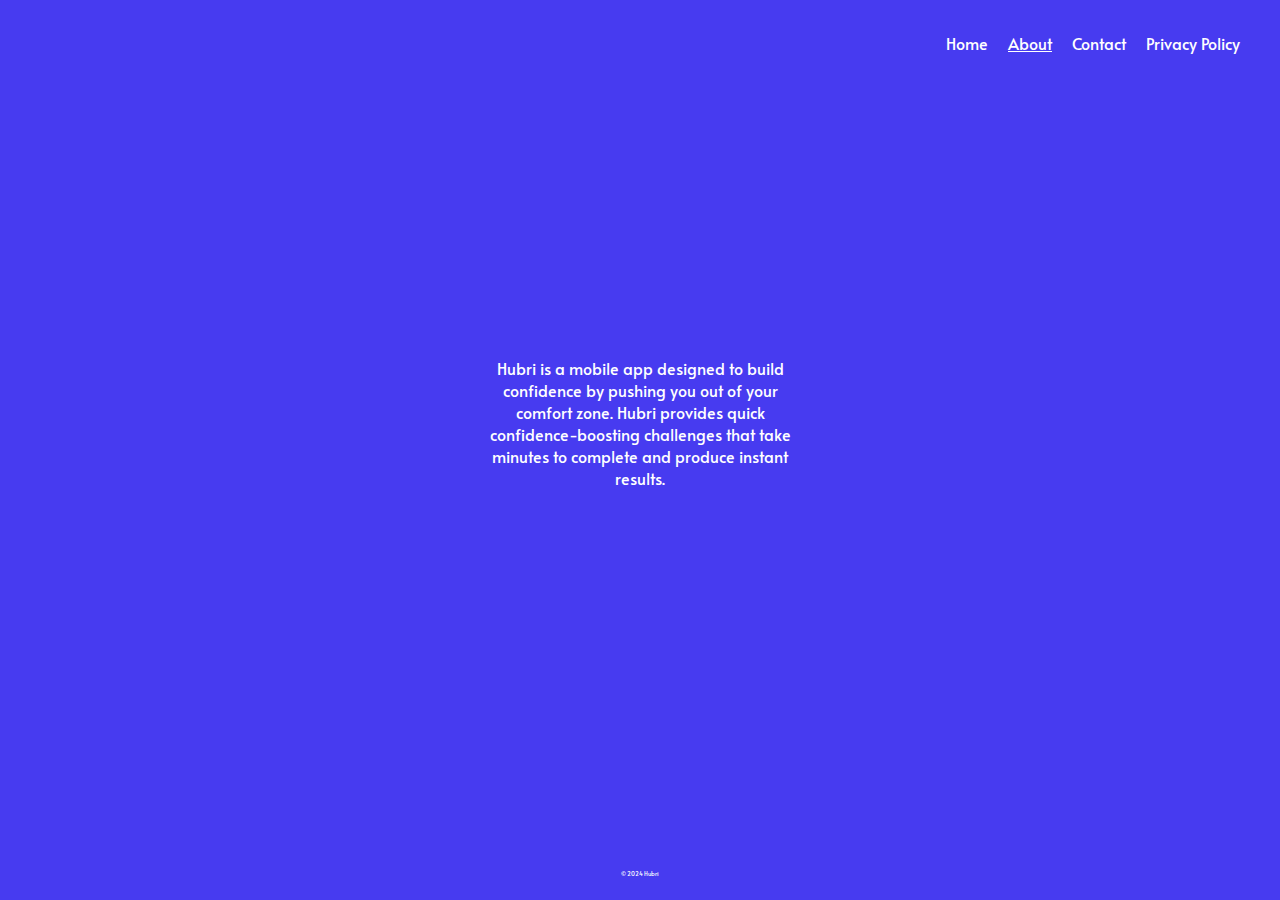
==== about.html @ 7253dff0 "commit" ====
<!DOCTYPE html>
<html>
<head>
    <title>Hubri - About</title>
    <link rel="icon" href="favicon.ico" type="image/x-icon"> <!-- Favicon -->
    <link href="https://fonts.googleapis.com/css2?family=Alata&display=swap" rel="stylesheet">
    <link rel="stylesheet" href="style.css">
    <link rel="icon" href="favicon.ico" type="image/x-icon">
</head>
<body class="about-body">
    <nav>
        <a href="index.html">Home</a>
        <a href="about.html" class="active">About</a>
        <a href="contact.html">Contact</a>
        <a href="privacy.html">Privacy Policy</a>
    </nav>
    <main class="about-content">
        <p>Hubri is a mobile app designed to build confidence by pushing you out of your comfort zone. Hubri provides quick confidence-boosting challenges that take minutes to complete and produce instant results.</p>
    </main>
    <footer>
        <p>© 2024 Hubri</p>
    </footer>
</body>
</html>
---- style.css ----
body,
html {
  height: 100%;
  margin: 0;
}

body {
  background-color: #00aeba; /* Default background color */
  font-family: "Alata", sans-serif;
  color: white;
  display: flex;
  flex-direction: column;
}

header,
footer,
nav,
main {
  padding: 1rem;
}

header h1 {
  font-size: 8em; /* Adjusted size */
  margin: auto; /* Centering */
}

nav {
  position: absolute;
  right: 0;
  top: 0;
  margin: 1rem;
}

nav a {
  color: white;
  padding: 0.5rem;
  text-decoration: none;
}

nav a:hover,
nav a.active {
  text-decoration: underline;
}

main {
  flex-grow: 1;
  display: flex;
  justify-content: center;
  align-items: center;
  text-align: center;
}

footer {
  text-align: center;
  margin-top: auto;
  font-size: 0.4em; /* Adjusted size */
}

/* Specific Page Backgrounds */
.about-body {
  background-color: #473bf0;
}
.contact-body {
  background-color: #ea003e;
}
.privacy-body {
  background-color: white;
  color: black;
}

/* Content width for About page */
.about-content {
  max-width: 25%;
  margin: auto;
}
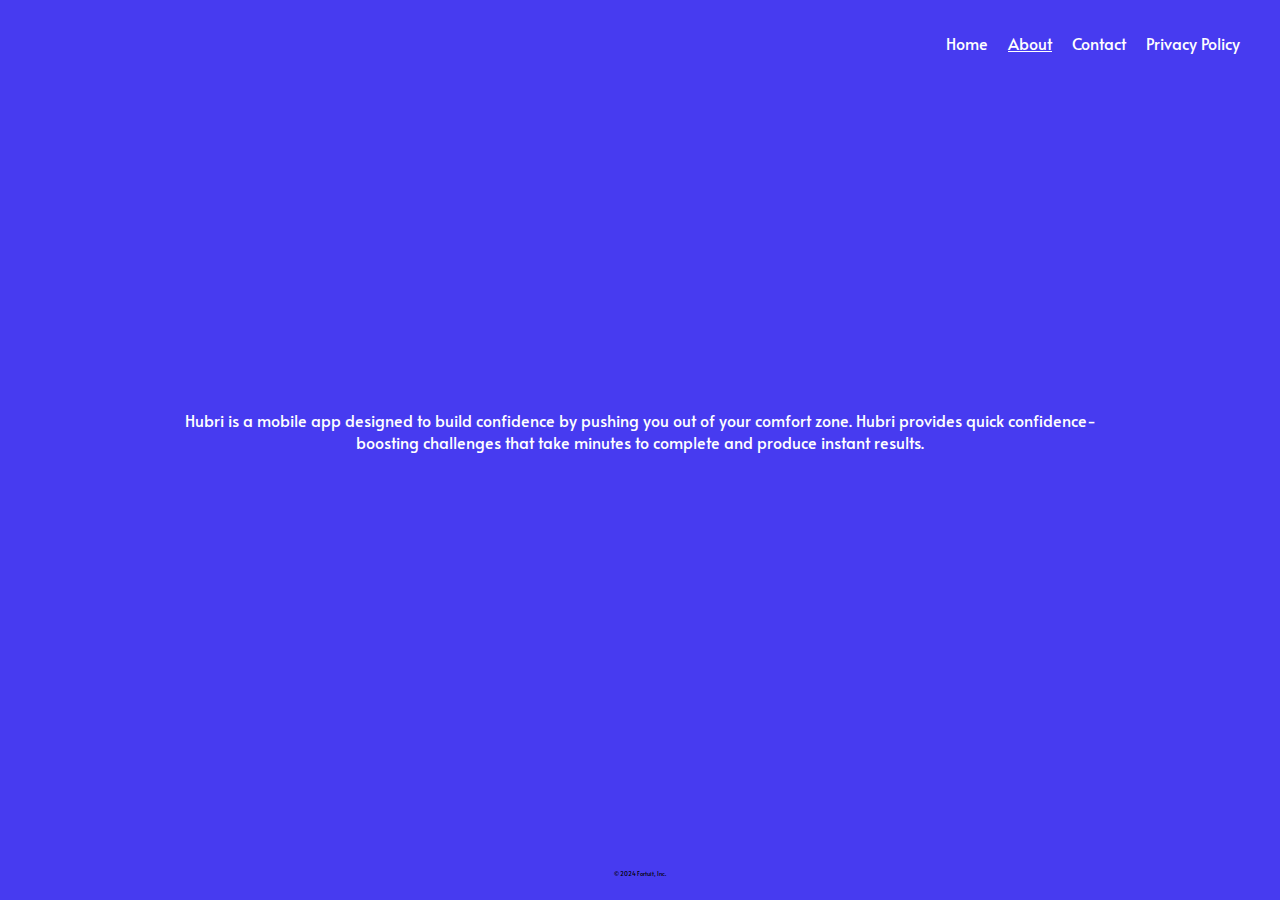
==== commit 3319185d: "commit" ====
--- a/about.html
+++ b/about.html
@@ -18,7 +18,7 @@
         <p>Hubri is a mobile app designed to build confidence by pushing you out of your comfort zone. Hubri provides quick confidence-boosting challenges that take minutes to complete and produce instant results.</p>
     </main>
     <footer>
-        <p>© 2024 Hubri</p>
+        <p>© 2024 Fortuit, Inc.</p>
     </footer>
 </body>
 </html>
--- a/style.css
+++ b/style.css
@@ -19,9 +19,18 @@
   padding: 1rem;
 }
 
+header {
+  display: flex;
+  flex-direction: column;
+  align-items: center;
+  justify-content: center;
+  flex-grow: 1;
+}
+
 header h1 {
-  font-size: 8em; /* Adjusted size */
-  margin: auto; /* Centering */
+  font-size: 32em; /* Significantly increased size for Hubri text */
+  margin: 0; /* Adjusted margin for centering */
+  color: white; /* Ensures text is white */
 }
 
 nav {
@@ -43,33 +52,56 @@
 }
 
 main {
-  flex-grow: 1;
+  flex-grow: 2;
   display: flex;
   justify-content: center;
   align-items: center;
+  flex-direction: column;
+  padding-top: 2rem; /* Added space from the top for privacy content */
+}
+
+.about-content,
+.privacy-content {
+  max-width: 75%; /* Adjusted content width for readability */
+  margin: auto;
   text-align: center;
+}
+
+.contact-body a {
+  color: white;
+  text-decoration: underline;
 }
 
 footer {
   text-align: center;
   margin-top: auto;
-  font-size: 0.4em; /* Adjusted size */
+  font-size: 0.4em; /* Adjusted font size */
+  color: black; /* For visibility against the white background on the Privacy page */
 }
 
 /* Specific Page Backgrounds */
 .about-body {
   background-color: #473bf0;
 }
+
 .contact-body {
   background-color: #ea003e;
 }
+
 .privacy-body {
   background-color: white;
   color: black;
+  padding-top: 2rem; /* Additional padding for content spacing */
 }
 
-/* Content width for About page */
-.about-content {
-  max-width: 25%;
-  margin: auto;
+/* Responsive adjustments */
+@media (max-width: 768px) {
+  header h1 {
+    font-size: 8em; /* Smaller font size for mobile */
+  }
+
+  .about-content,
+  .privacy-content {
+    max-width: 90%; /* Wider content area for mobile */
+  }
 }
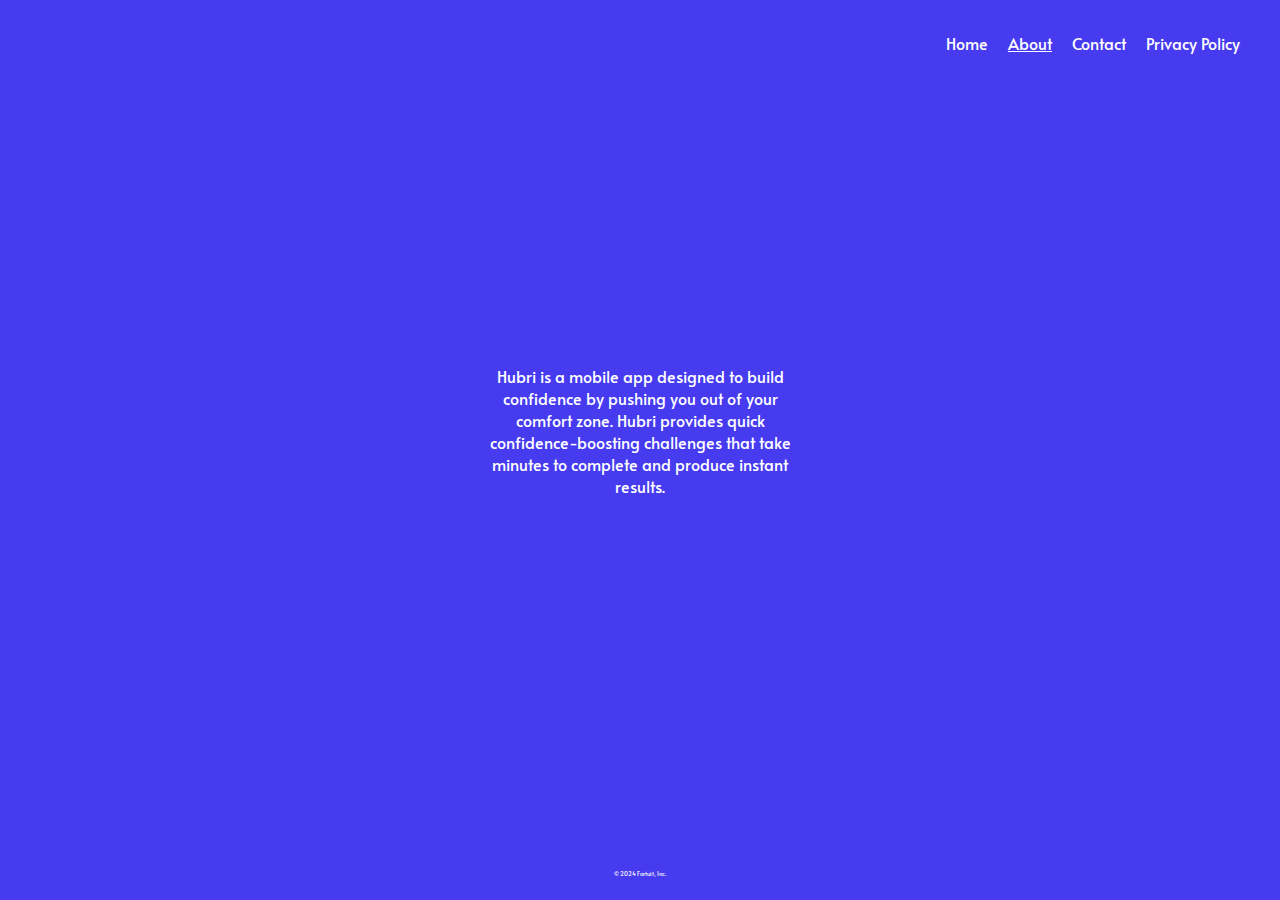
==== commit 5e5d849b: "commit" ====
--- a/about.html
+++ b/about.html
@@ -5,7 +5,6 @@
     <link rel="icon" href="favicon.ico" type="image/x-icon"> <!-- Favicon -->
     <link href="https://fonts.googleapis.com/css2?family=Alata&display=swap" rel="stylesheet">
     <link rel="stylesheet" href="style.css">
-    <link rel="icon" href="favicon.ico" type="image/x-icon">
 </head>
 <body class="about-body">
     <nav>
--- a/style.css
+++ b/style.css
@@ -27,7 +27,7 @@
   flex-grow: 1;
 }
 
-header h1 {
+main h1 {
   font-size: 32em; /* Significantly increased size for Hubri text */
   margin: 0; /* Adjusted margin for centering */
   color: white; /* Ensures text is white */
@@ -60,23 +60,32 @@
   padding-top: 2rem; /* Added space from the top for privacy content */
 }
 
-.about-content,
-.privacy-content {
-  max-width: 75%; /* Adjusted content width for readability */
+.about-content {
+  max-width: 25%; /* Adjusted content width for readability */
   margin: auto;
   text-align: center;
 }
 
+.privacy-content {
+  min-width: 75%; /* Adjusted content width for readability */
+  text-align: center;
+  margin: 2rem;
+}
+
 .contact-body a {
   color: white;
-  text-decoration: underline;
 }
 
 footer {
   text-align: center;
   margin-top: auto;
   font-size: 0.4em; /* Adjusted font size */
-  color: black; /* For visibility against the white background on the Privacy page */
+  color: white; /* Text color */
+}
+
+/* Privacy Policy page-specific footer style */
+.privacy-body footer {
+  color: black; /* Text color for footer on Privacy Policy page */
 }
 
 /* Specific Page Backgrounds */
@@ -94,6 +103,12 @@
   padding-top: 2rem; /* Additional padding for content spacing */
 }
 
+.privacy-content {
+  width: auto; /* Allows content to naturally occupy needed width */
+  min-width: 75%; /* Adjusted for better readability */
+  margin: 2rem;
+}
+
 /* Responsive adjustments */
 @media (max-width: 768px) {
   header h1 {
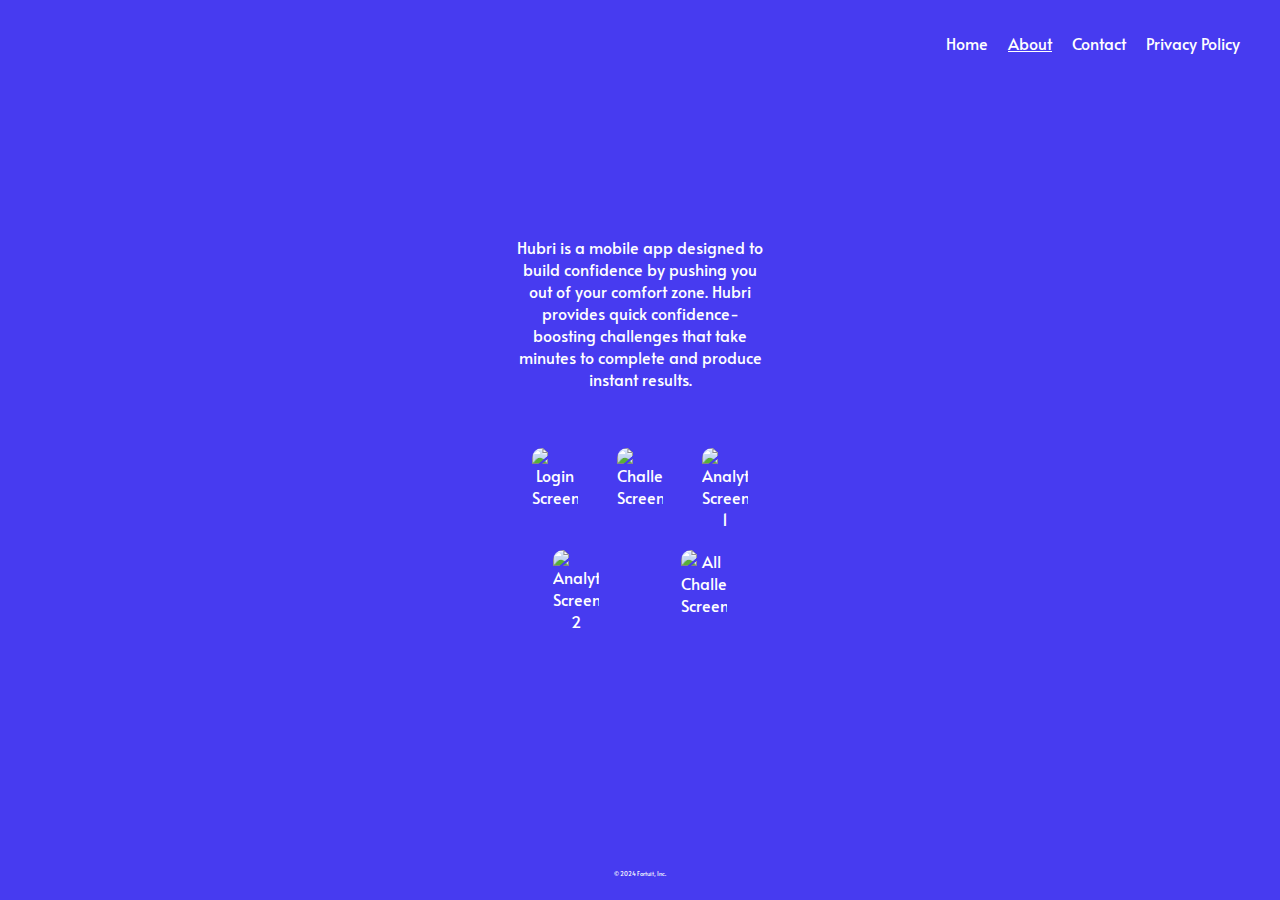
==== commit 188c8d9d: "commit" ====
--- a/about.html
+++ b/about.html
@@ -15,6 +15,13 @@
     </nav>
     <main class="about-content">
         <p>Hubri is a mobile app designed to build confidence by pushing you out of your comfort zone. Hubri provides quick confidence-boosting challenges that take minutes to complete and produce instant results.</p>
+        <div class="app-screenshots">
+            <img src="Login.png" alt="Login Screen">
+            <img src="Challenge.png" alt="Challenge Screen">
+            <img src="Analytics1.png" alt="Analytics Screen 1">
+            <img src="Analytics2.png" alt="Analytics Screen 2">
+            <img src="AllChallenges.png" alt="All Challenges Screen">
+        </div>
     </main>
     <footer>
         <p>© 2024 Fortuit, Inc.</p>
--- a/style.css
+++ b/style.css
@@ -28,7 +28,7 @@
 }
 
 main h1 {
-  font-size: 32em; /* Significantly increased size for Hubri text */
+  font-size: 7em; /* Significantly increased size for Hubri text */
   margin: 0; /* Adjusted margin for centering */
   color: white; /* Ensures text is white */
 }
@@ -61,15 +61,9 @@
 }
 
 .about-content {
-  max-width: 25%; /* Adjusted content width for readability */
+  max-width: 20%; /* Adjusted content width for readability */
   margin: auto;
   text-align: center;
-}
-
-.privacy-content {
-  min-width: 75%; /* Adjusted content width for readability */
-  text-align: center;
-  margin: 2rem;
 }
 
 .contact-body a {
@@ -100,13 +94,29 @@
 .privacy-body {
   background-color: white;
   color: black;
-  padding-top: 2rem; /* Additional padding for content spacing */
+  padding-top: 2rem;
+  display: block; /* Additional padding for content spacing */
 }
 
-.privacy-content {
-  width: auto; /* Allows content to naturally occupy needed width */
-  min-width: 75%; /* Adjusted for better readability */
-  margin: 2rem;
+/* Override for privacy page main element */
+.privacy-body main {
+  display: block; /* Disables flexbox for main element */
+  width: auto; /* Ensures it takes the full available width */
+  max-width: none; /* Removes any max-width restriction */
+  padding: 1rem; /* Consistent padding */
+}
+
+.app-screenshots {
+  display: flex;
+  justify-content: space-around; /* Distributes space evenly between images */
+  flex-wrap: wrap; /* Allows images to wrap on smaller screens */
+  margin-top: 2rem; /* Adds some space above the image gallery */
+}
+
+.app-screenshots img {
+  max-width: 18%; /* Adjusts image size to fit 5 across on larger screens */
+  margin: 10px; /* Adds space between images */
+  border-radius: 10px; /* Rounds the corners of the images */
 }
 
 /* Responsive adjustments */
@@ -115,8 +125,11 @@
     font-size: 8em; /* Smaller font size for mobile */
   }
 
-  .about-content,
-  .privacy-content {
+  .app-screenshots img {
+    max-width: 45%; /* Allows for 2 images per row on smaller screens */
+  }
+
+  .about-content {
     max-width: 90%; /* Wider content area for mobile */
   }
 }
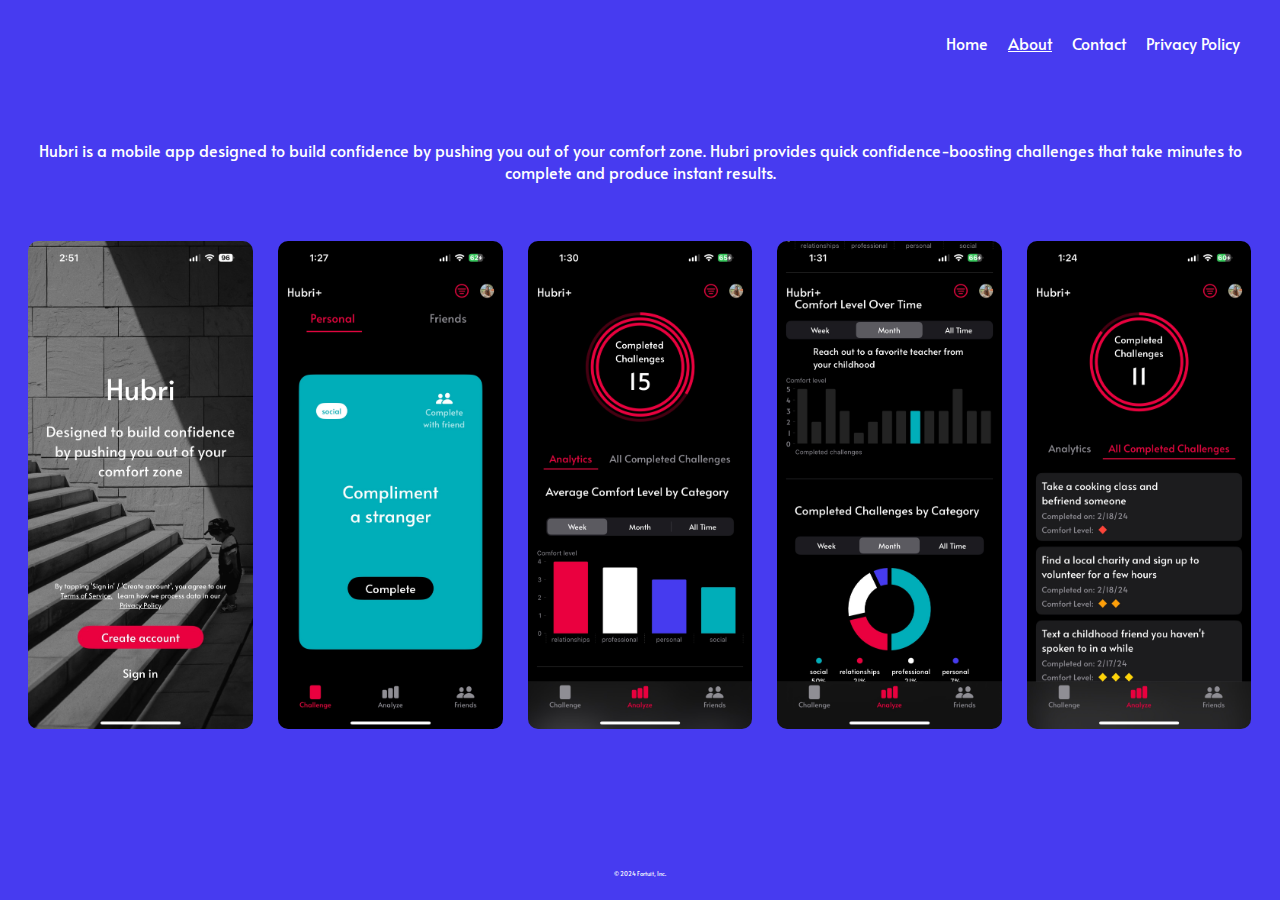
==== commit 5dff7b43: "commit" ====
--- a/about.html
+++ b/about.html
@@ -16,12 +16,12 @@
     <main class="about-content">
         <p>Hubri is a mobile app designed to build confidence by pushing you out of your comfort zone. Hubri provides quick confidence-boosting challenges that take minutes to complete and produce instant results.</p>
         <div class="app-screenshots">
-            <img src="Login.png" alt="Login Screen">
-            <img src="Challenge.png" alt="Challenge Screen">
-            <img src="Analytics1.png" alt="Analytics Screen 1">
-            <img src="Analytics2.png" alt="Analytics Screen 2">
-            <img src="AllChallenges.png" alt="All Challenges Screen">
-        </div>
+            <img src="Login.jpeg" alt="Login Screen">
+            <img src="Challenge.jpeg" alt="Challenge Screen">
+            <img src="Analytics1.jpeg" alt="Analytics Screen 1">
+            <img src="Analytics2.jpeg" alt="Analytics Screen 2">
+            <img src="AllChallenges.jpeg" alt="All Challenges Screen">
+        </div>        
     </main>
     <footer>
         <p>© 2024 Fortuit, Inc.</p>
--- a/style.css
+++ b/style.css
@@ -61,7 +61,7 @@
 }
 
 .about-content {
-  max-width: 20%; /* Adjusted content width for readability */
+  /* max-width: 20%; Adjusted content width for readability */
   margin: auto;
   text-align: center;
 }
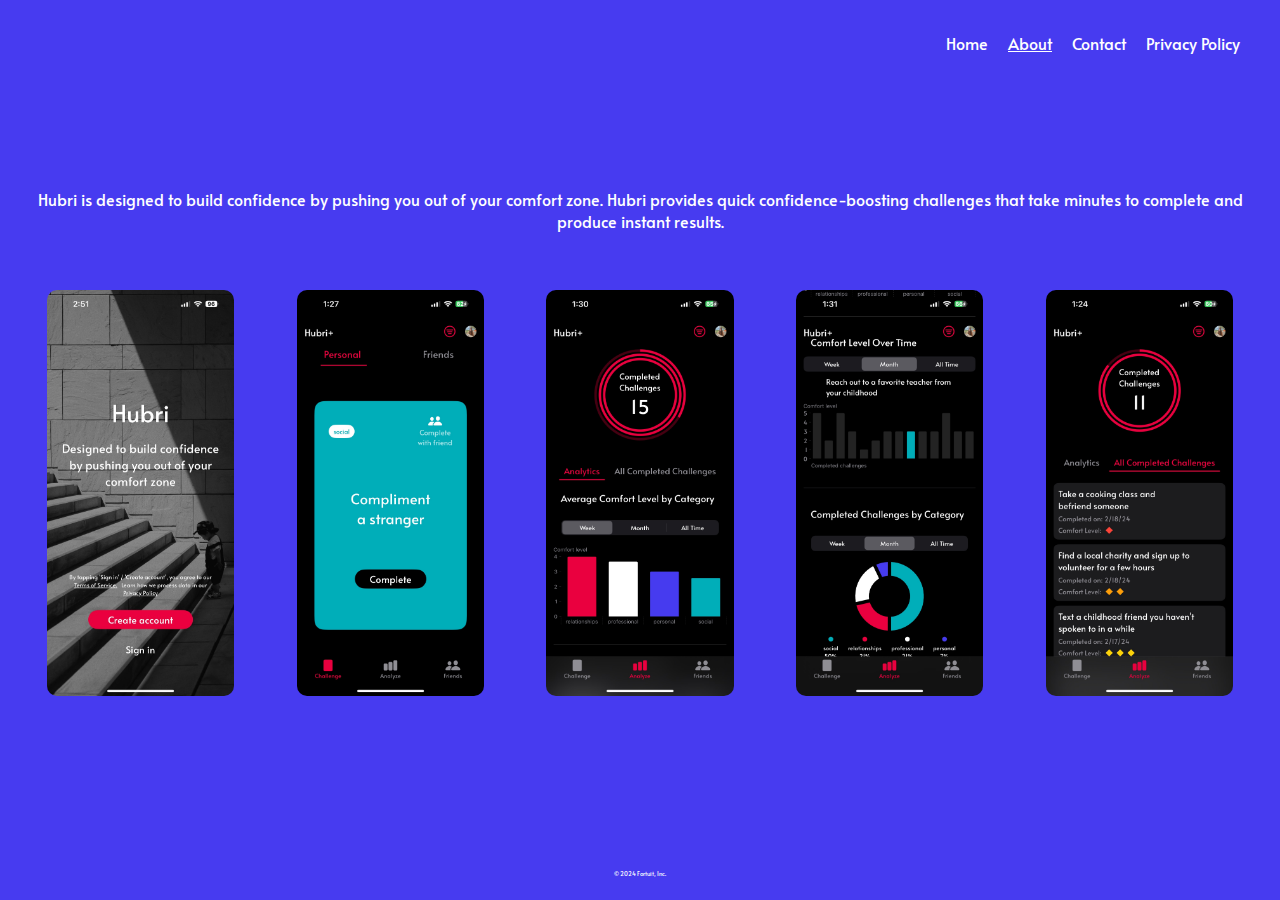
==== commit 3678f5e4: "commit" ====
--- a/about.html
+++ b/about.html
@@ -14,7 +14,7 @@
         <a href="privacy.html">Privacy Policy</a>
     </nav>
     <main class="about-content">
-        <p>Hubri is a mobile app designed to build confidence by pushing you out of your comfort zone. Hubri provides quick confidence-boosting challenges that take minutes to complete and produce instant results.</p>
+        <p>Hubri is designed to build confidence by pushing you out of your comfort zone. Hubri provides quick confidence-boosting challenges that take minutes to complete and produce instant results.</p>
         <div class="app-screenshots">
             <img src="Login.jpeg" alt="Login Screen">
             <img src="Challenge.jpeg" alt="Challenge Screen">
--- a/style.css
+++ b/style.css
@@ -57,7 +57,7 @@
   justify-content: center;
   align-items: center;
   flex-direction: column;
-  padding-top: 2rem; /* Added space from the top for privacy content */
+  padding-top: 3rem; /* Added space from the top for privacy content */
 }
 
 .about-content {
@@ -114,7 +114,7 @@
 }
 
 .app-screenshots img {
-  max-width: 18%; /* Adjusts image size to fit 5 across on larger screens */
+  max-width: 15%; /* Adjusts image size to fit 5 across on larger screens */
   margin: 10px; /* Adds space between images */
   border-radius: 10px; /* Rounds the corners of the images */
 }
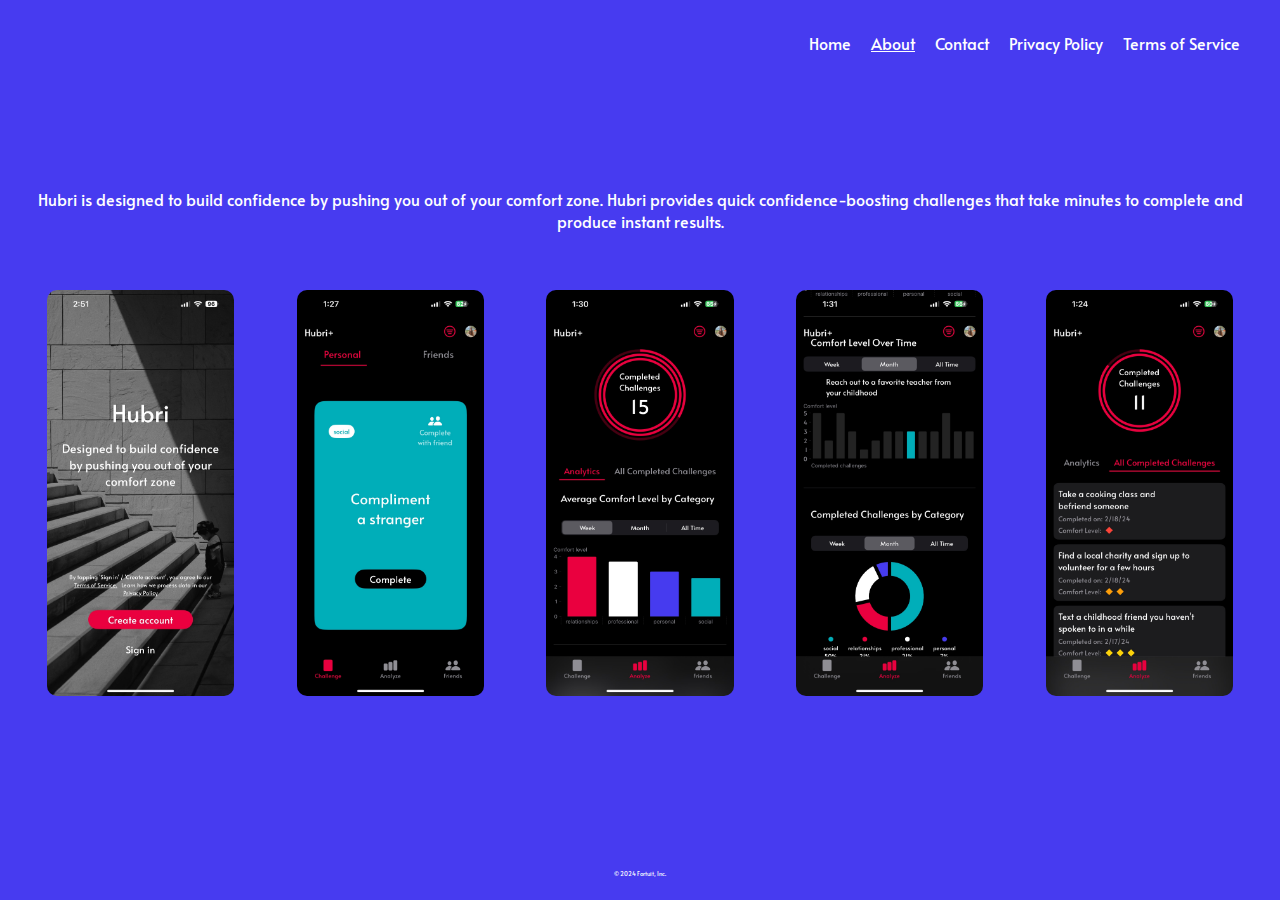
==== commit 711dc92f: "commit" ====
--- a/about.html
+++ b/about.html
@@ -12,6 +12,7 @@
         <a href="about.html" class="active">About</a>
         <a href="contact.html">Contact</a>
         <a href="privacy.html">Privacy Policy</a>
+        <a href="terms.html">Terms of Service</a>
     </nav>
     <main class="about-content">
         <p>Hubri is designed to build confidence by pushing you out of your comfort zone. Hubri provides quick confidence-boosting challenges that take minutes to complete and produce instant results.</p>
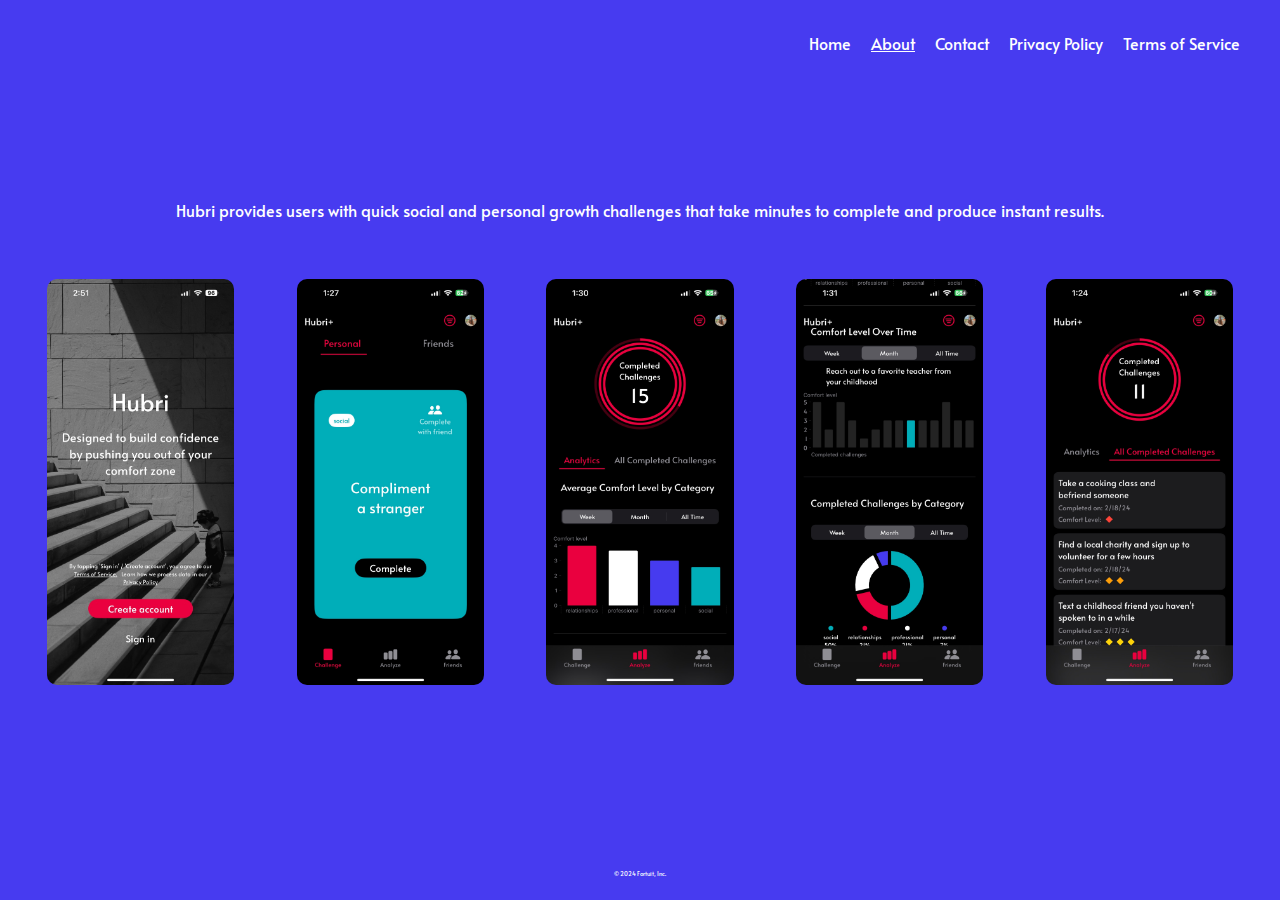
==== commit 1c0d30e5: "commit" ====
--- a/about.html
+++ b/about.html
@@ -15,7 +15,7 @@
         <a href="terms.html">Terms of Service</a>
     </nav>
     <main class="about-content">
-        <p>Hubri is designed to build confidence by pushing you out of your comfort zone. Hubri provides quick confidence-boosting challenges that take minutes to complete and produce instant results.</p>
+        <p>Hubri provides users with quick social and personal growth challenges that take minutes to complete and produce instant results.</p>
         <div class="app-screenshots">
             <img src="Login.jpeg" alt="Login Screen">
             <img src="Challenge.jpeg" alt="Challenge Screen">
